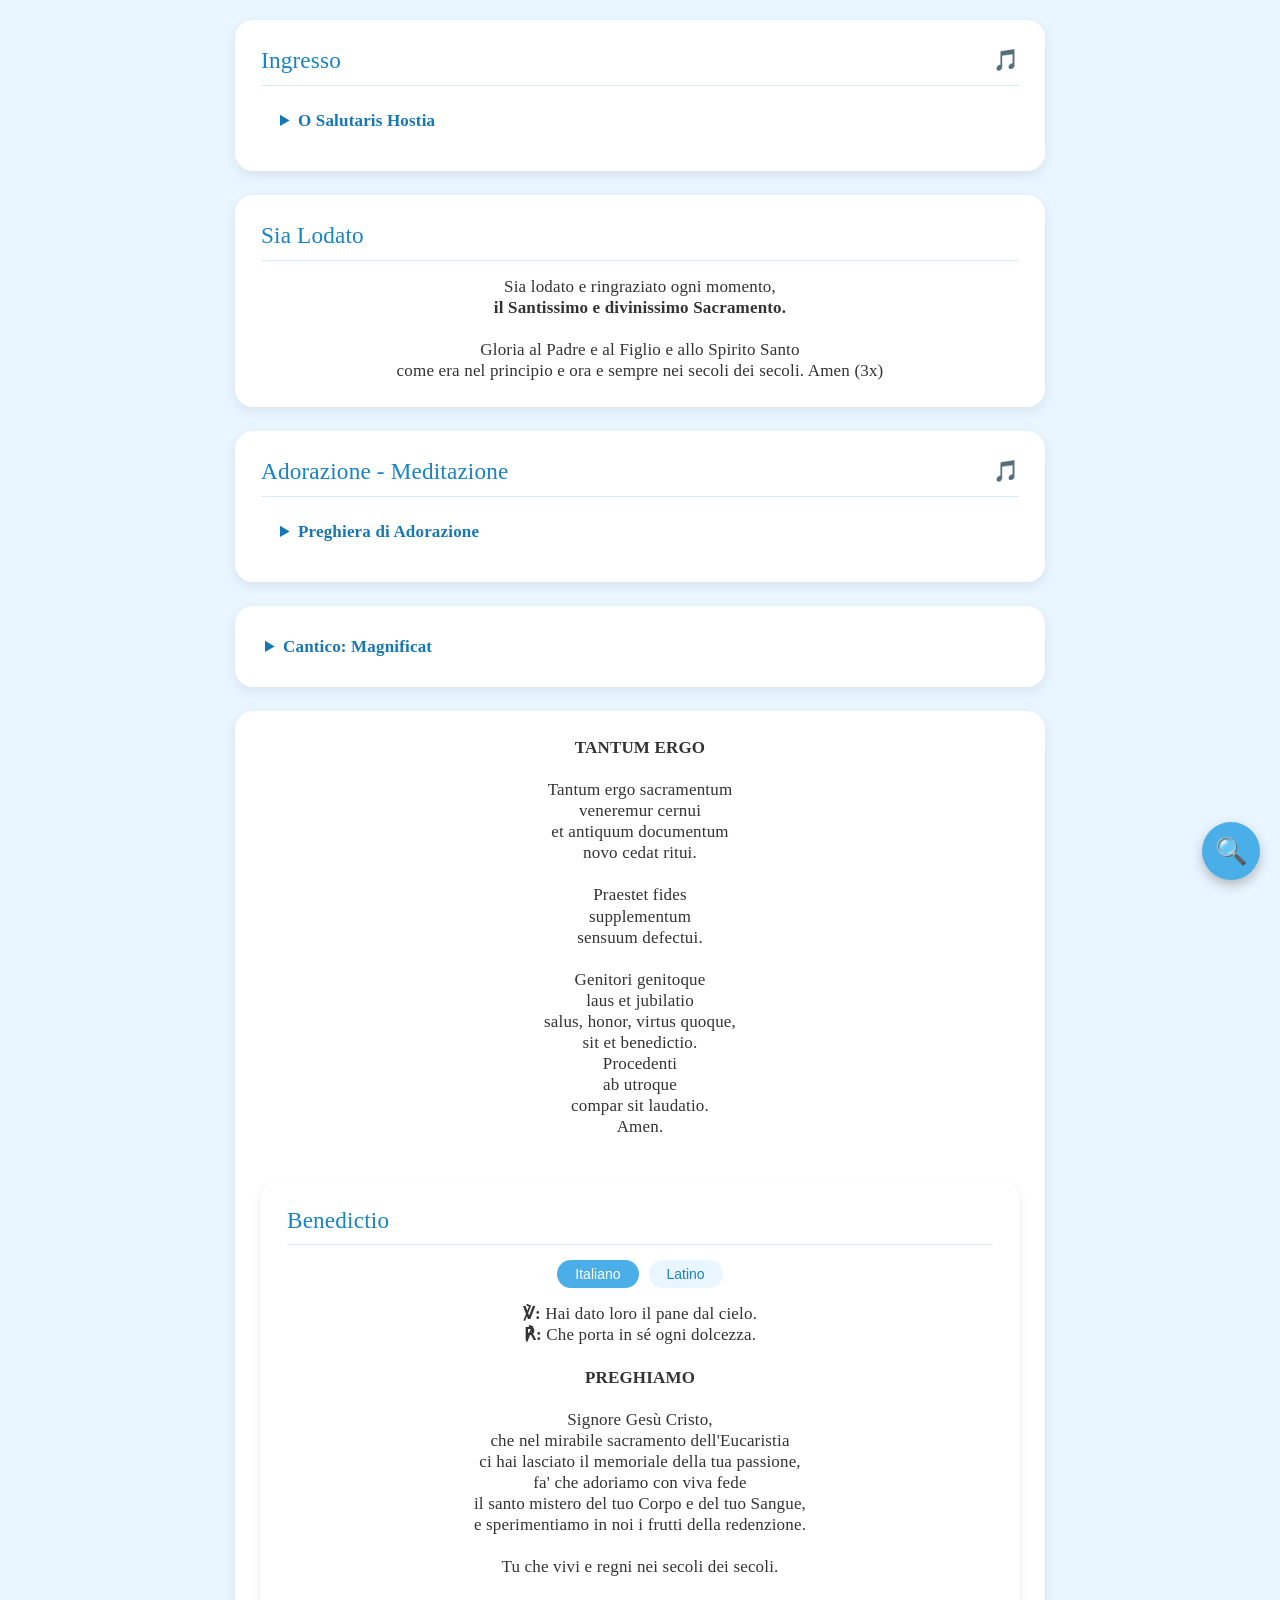
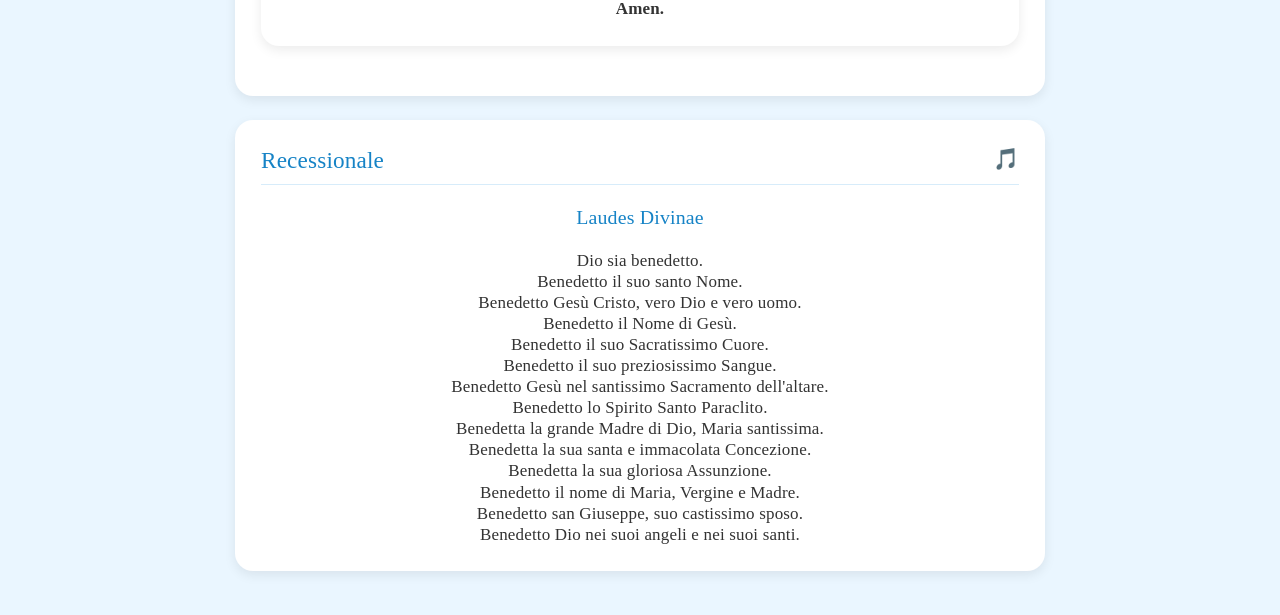
==== adoration.html @ a9f54e00 "update" ====
<!DOCTYPE html>
<html lang="it">

<head>
    <meta charset="UTF-8">
    <meta name="viewport" content="width=device-width, initial-scale=1.0">

    <title>Adorazione Eucaristica</title>

    <link rel="stylesheet" href="css/style.css">
    <link rel="stylesheet" href="css/overlay.css">
    <link rel="manifest" href="manifest.webmanifest">

    <meta name="theme-color" content="#4aaee8">
    <meta name="apple-mobile-web-app-capable" content="yes">
    <meta name="apple-mobile-web-app-status-bar-style" content="default">
    <meta name="apple-mobile-web-app-title" content="Preghiera">
</head>

<body data-zoom="true">

<main>

<!-- =========================
     1. O SALUTARIS HOSTIA (Ingresso)
========================= -->

<section class="prayer-card">

<h2>
    <span>Ingresso</span>
    <button
        class="song-button"
        data-song-category="Spirito Santo, Comunione, Avvento, Natale, Quaresma, Pasqua"
        aria-label="Apri i canti di Ingresso">
        🎵
    </button>
</h2>

<details>

<summary>O Salutaris Hostia</summary>

<p class="prayer"><br>
O salutaris Hostia,<br>
quae caeli pandis ostium:<br>
bella premunt hostilia,<br>
da robur, fer auxilium.<br>
<br>
Uni trinoque Domino<br>
sit sempiterna gloria,<br>
qui vitam sine termino<br>
nobis donet in patria.<br>
<br>
Amen.
</p>

</details>

</section>



<!-- =========================
     2. SIA LODATO
========================= -->

<section class="prayer-card">

<h2 class="center">Sia Lodato</h2>

<p class="prayer">
Sia lodato e ringraziato ogni momento,<br>
<strong>il Santissimo e divinissimo Sacramento.</strong><br>
<br>
Gloria al Padre e al Figlio e allo Spirito Santo <br>
come era nel principio e ora e sempre nei secoli dei secoli. Amen (3x)<br>
</p>

</section>
	
	
<!-- =========================
     PREGHIERA DI ADORAZIONE (Adorazione - Meditazione)
========================= -->

<section class="prayer-card">

<h2>
    <span>Adorazione - Meditazione</span>
    <button
        class="song-button"
        data-song-category="Comunione, Adorazione, Avvento, Natale, Quaresma, Pasqua"
        aria-label="Apri i canti di Adorazione e Meditazione">
        🎵
    </button>
</h2>

<details>

<summary>Preghiera di Adorazione</summary>

<p class="prayer">

<strong>Eccomi, Gesù</strong><br>
Eccomi davanti a Te, Gesù.
Non ho grandi parole da dirti oggi, ho solo il mio cuore.
Tu mi conosci, vedi le mie fatiche, le mie gioie e le mie paure.
Mi siedo qui, nel tuo silenzio, per lasciarmi amare da Te.
Trasforma la mia vita con la tua presenza. Amen.

<br><br>

<strong>Guardami, io ti guardo</strong><br>
Signore Gesù, sono qui davanti al tuo mistero d'amore.
Come diceva quel semplice contadino: "Io guardo Te e Tu guardi me".
Questo mi basta. Il tuo sguardo guarisce le mie ferite.
Il tuo sguardo mi dice che sei prezioso ai tuoi occhi. (o che sono prezioso ai tuoi occhi)
Rimani con me, e io rimarrò in Te. Amen.

<br><br>

<strong>Nel silenzio del tuo Cuore</strong><br>
Gesù, vivo nel Santissimo Sacramento, dono a Te i miei pensieri affannati.
Davanti a Te lascio cadere ogni maschera e ogni difesa.
Prendi la mia ansia e donami la tua pace.
Insegnami ad ascoltare la tua voce nel silenzio.
Che io possa uscire da questa adorazione rinnovato nel tuo amore. Amen.

<br><br>

<strong>Gesù, confido in Te</strong><br>
Gesù, ti offro tutto quello che sono e tutto quello che vivo in questo momento.
Ti affido le persone che amo e le situazioni che mi preoccupano.
Davanti a questa Ostia Santa, scelgo di non lottare da solo.
Riposo nel tuo amore e ti dico con tutto il cuore: Gesù, confido in Te. Amen.

</p>

</details>

</section>

	
<details class="prayer-card">	
<summary>Cantico: Magnificat</summary>
<p class="left">
<br>
L'anima mia magnifica il Signore *<br>
e il mio spirito esulta in Dio, mio salvatore,<br>
<br>
perché ha guardato l'umiltà della sua serva. *<br>
D'ora in poi tutte le generazioni mi chiameranno beata.<br>
<br>
Grandi cose ha fatto in me l'Onnipotente *<br>
e Santo è il suo nome:<br>
<br>
di generazione in generazione la sua misericordia *<br>
si stende su quelli che lo temono.<br>
<br>
Ha spiegato la potenza del suo braccio, *<br>
ha disperso i superbi nei pensieri del loro cuore.<br>
<br>
Ha rovesciato i potenti dai troni, *<br>
ha innalzato gli umili.<br>
<br>
Ha ricolmato di beni gli affamati, *<br>
ha rimandato i ricchi a mani vuote.<br>
<br>
Ha soccorso Israele, suo servo, *<br>
ricordandosi della sua misericordia.<br>
<br>
Come aveva promesso ai nostri padri, *<br>
ad Abramo e alla sua discendenza per sempre.<br>
<br>
Gloria al Padre e al Figlio *<br>
e allo Spirito Santo.<br>
<br>
Come era nel principio, e ora e sempre, *<br>
nei secoli dei secoli. Amen.
</p>
</details>


<!-- =========================
     3. ORAZIONE
========================= -->

<section class="prayer-card">

<p class="prayer">
<strong>TANTUM ERGO</strong><br>
<br>
Tantum ergo sacramentum<br>
veneremur cernui<br>
et antiquum documentum<br>
novo cedat ritui.<br>
<br>
Praestet fides<br>
supplementum<br>
sensuum defectui.<br>
<br>
Genitori genitoque<br>
laus et jubilatio<br>
salus, honor, virtus quoque,<br>
sit et benedictio.<br>
Procedenti<br>
ab utroque<br>
compar sit laudatio.<br>
Amen.<br>
<br><br>
</p>

<section class="prayer-card">

<h2 class="center">Benedictio</h2>

<!-- =========================
     LANGUAGE MENU
========================= -->
<div class="language-menu">
    <button class="active" onclick="showPrayer('italiano', this)">
        Italiano
    </button>
    <button onclick="showPrayer('latino', this)">
        Latino
    </button>
</div>

<!-- =========================
     ITALIANO
========================= -->
<div id="italiano" class="prayer-language">
<p class="prayer">
<strong>℣:</strong> Hai dato loro il pane dal cielo.<br>
<strong>℟:</strong> Che porta in sé ogni dolcezza.
<br><br>
<strong>PREGHIAMO</strong>
<br><br>
Signore Gesù Cristo,<br>
che nel mirabile sacramento dell'Eucaristia<br>
ci hai lasciato il memoriale della tua passione,<br>
fa' che adoriamo con viva fede<br>
il santo mistero del tuo Corpo e del tuo Sangue,<br>
e sperimentiamo in noi i frutti della redenzione.
<br><br>
Tu che vivi e regni nei secoli dei secoli.
<br><br>
<strong>Amen.</strong>
</p>
</div>

<!-- =========================
     LATINO
========================= -->
<div id="latino" class="prayer-language" style="display:none;">
<p class="prayer">
<strong>℣:</strong> Panem de caelo præstitisti eis.<br>
<strong>℟:</strong> Omne delectaméntum in se habéntem.
<br><br>
<strong>OREMUS</strong>
<br><br>
Deus, qui nobis sub sacramento mirabili<br>
passionis tuae memoriam reliquisti:<br>
tribue, quaesumus,<br>
ita nos corporis et sanguinis tui sacra mysteria venerari;<br>
ut redemptionis tuae fructum<br>
in nobis iugiter sentiamus.
<br><br>
Qui vivis et regnas<br>
in saecula saeculorum.
<br><br>
<strong>℟: Amen.</strong>
</p>
</div>

</section>

</section>


<!-- =========================
     4. DIO SIA BENEDETTO (Recessionale)
========================= -->

<section class="prayer-card">

<h2>
    <span>Recessionale</span>
    <button
        class="song-button"
        data-song-category="Adorazione, Finale, Comunione, Avvento, Natale, Quaresma, Pasqua"
        aria-label="Apri i canti Recessionali">
        🎵
    </button>
</h2>

<h3 class="center">Laudes Divinae</h3>

<p class="prayer">
Dio sia benedetto.<br>
Benedetto il suo santo Nome.<br>
Benedetto Gesù Cristo, vero Dio e vero uomo.<br>
Benedetto il Nome di Gesù.<br>
Benedetto il suo Sacratissimo Cuore.<br>
Benedetto il suo preziosissimo Sangue.<br>
Benedetto Gesù nel santissimo Sacramento dell'altare.<br>
Benedetto lo Spirito Santo Paraclito.<br>
Benedetta la grande Madre di Dio, Maria santissima.<br>
Benedetta la sua santa e immacolata Concezione.<br>
Benedetta la sua gloriosa Assunzione.<br>
Benedetto il nome di Maria, Vergine e Madre.<br>
Benedetto san Giuseppe, suo castissimo sposo.<br>
Benedetto Dio nei suoi angeli e nei suoi santi.
</p>

</section>

</main>

<!-- ==========================================================
     FULL-SCREEN SINGLE OVERLAY (For Mass Songbook Popup)
========================================================== -->
<div 
    id="pageOverlay" 
    class="fullscreen-overlay"
    aria-hidden="true">

    <button
        id="pageOverlayClose"
        class="page-overlay-close"
        type="button"
        aria-label="Chiudi">
        ✕
    </button>

    <iframe
        id="pageOverlayFrame"
        class="page-overlay-frame"
        title="Contenuto"
        allow="microphone">
    </iframe>

</div>

<!-- SCRIPTS -->
<script src="js/app.js"></script>
<script src="js/songs-generated.js"></script>
<script src="js/overlay.js"></script>
<script src="js/mass-songbook.js"></script>

</body>

</html>
---- css/style.css ----
/* ==========================================================
   LIBRETTO DI PREGHIERA
   UNIVERSAL STYLE SHEET
   Sky Blue Theme
========================================================== */


/* ==========================================================
   ROOT
========================================================== */

:root {
    --prayer-font-size: 17px;
    --background-color: #eaf6ff;
    --main-blue: #4AAEE8;
    --accent-blue: #1683c6;
    --link-blue: #1677b5;
    --text-color: #333333;
}


/* ==========================================================
   RESET
========================================================== */

* {
    box-sizing: border-box;
}

html {
    scroll-behavior: smooth;
}

body {
    margin: 0;
    background: var(--background-color);
    color: var(--text-color);
    font-family: Georgia, "Times New Roman", serif;
    font-size: 17px;
    line-height: 1.24;
    letter-spacing: .01em;
}



/* ==========================================================
   GLOBAL HEADER SYSTEM
========================================================== */

header {
    position: sticky;
    top: 0;
    z-index: 1000;

    display: flex;
    align-items: center;
    justify-content: center;

    width: 100%;
    height: 42px;
    min-height: 42px;
    box-sizing: border-box;
    margin: 0;
    padding: 0 48px 0 10px;

    background: var(--main-blue);
    color: #ffffff;
    text-align: center;
    box-shadow: 0 2px 6px rgba(0, 0, 0, .12);
}

header h1 {
    margin: 0;
    padding: 0;
    color: inherit;
    font-family: Georgia, "Times New Roman", serif;
    font-size: 17px;
    font-weight: normal;
    line-height: 1.1;
    text-align: center;
}

header p {
    display: none;
}

/* Canti catalogue */
.songbook-header {
    justify-content: center;
}

/* HTML song viewer */
.song-viewer-header {
    position: relative;
    top: auto;
    z-index: 10;
    flex: 0 0 42px;
    justify-content: space-between;
    padding: 0 14px;
}

/* PDF song viewer */
.pdf-song-viewer-header {
    position: relative;
    top: auto;
    z-index: 10;
    flex: 0 0 42px;
    display: grid;
    grid-template-columns: 56px 1fr 56px;
    align-items: center;
    padding: 0 8px;
}





/* ==========================================================
   MAIN CONTENT
========================================================== */

main {
    width: 100%;
    max-width: 850px;
    margin: 0 auto;
    padding: 20px;
}


/* ==========================================================
   HOME PAGE
========================================================== */

.home {
    padding-top: 10px;
}

.home-hero {
    display: flex;
    align-items: center;
    justify-content: center;
    gap: 18px;
    width: 100%;
    padding: 8px 5px 18px;
}

.home-hero img {
    display: block;
    width: 72px;
    height: auto;
    flex-shrink: 0;
}

.hero-text {
    flex: 0 1 auto;
    text-align: center;
}

.home-hero h1 {
    margin: 0;
    color: var(--accent-blue);
    font-size: 1.45rem;
    font-weight: normal;
    line-height: 1.15;
}

.subtitle {
    margin: 4px 0 0;
    color: #666666;
    font-size: .88rem;
    line-height: 1.25;
}

.subcenter {
    display: block;
    font-size: .88rem;
    text-align: center;
}


/* ==========================================================
   HOME PAGE APP GRID
========================================================== */

.app-grid {
    display: grid;
    grid-template-columns: repeat(2, 1fr);
    gap: 15px;
    margin-top: 8px;
}

.app-grid a {
    display: flex;
    flex-direction: column;
    align-items: center;
    justify-content: center;
    min-height: 140px;
    padding: 20px 15px;
    border-radius: 20px;
    background: #ffffff;
    color: #146fa5;
    text-align: center;
    text-decoration: none;
    box-shadow: 0 5px 14px rgba(0, 0, 0, .08);
    transition: .25s;
}

.app-grid a:hover {
    transform: translateY(-3px);
    box-shadow: 0 8px 18px rgba(0, 0, 0, .12);
}

.app-grid span {
    margin-bottom: 10px;
    font-size: 2.15rem;
}

.app-grid h3 {
    margin: 0;
    color: var(--accent-blue);
    font-size: 1.08rem;
    font-weight: normal;
}

.app-grid p {
    margin: 6px 0 0;
    color: #666666;
    font-size: .88rem;
    line-height: 1.2;
}

.wide-card {
    grid-column: 1 / -1;
}


/* ==========================================================
   COMPACT SUMMARY
========================================================== */

.compactsummary {
    width: 100%;
    margin: 0;
}

.compactsummary details {
    width: 100%;
    margin: 0;
    padding: 0;
}

.compactsummary summary {
    width: 220px;
    margin: 0 auto;
    padding: 2px 0;
    text-align: left;
}


/* ==========================================================
   PRAYER CARDS
========================================================== */

.prayer-card {
    margin-bottom: 24px;
    padding: 26px;
    border-radius: 18px;
    background: #ffffff;
    box-shadow: 0 4px 12px rgba(0, 0, 0, .08);
}

.prayer-card h2 {
    display: flex;
    align-items: center;
    justify-content: space-between;
    gap: 10px;
    margin: 0 0 15px;
    padding-bottom: 10px;
    border-bottom: 1px solid #d7ecfa;
    color: var(--accent-blue);
    font-size: 1.45rem;
    font-weight: normal;
}

.prayer-card h3 {
    color: var(--accent-blue);
    font-weight: normal;
}


/* ==========================================================
   SONG BUTTONS IN PRAYER CARDS
========================================================== */

.song-button {
    flex-shrink: 0;
    margin: 0;
    padding: 0;
    border: none;
    background: transparent;
    font-size: .9em;
    line-height: 1;
    cursor: pointer;
}

.song-button:hover {
    transform: scale(1.1);
}

.song-button:active {
    transform: scale(.95);
}


/* ==========================================================
   GENERAL TEXT AND PARAGRAPHS
========================================================== */

p {
    margin: 0;
    font-size: var(--prayer-font-size);
    line-height: 1.24;
}

.prayer {
    text-align: center;
}

.response {
    color: #267aa8;
    font-style: italic;
}

.rubric {
    color: #8d3b00;
    font-style: italic;
}

.antiphon {
    color: var(--accent-blue);
    font-weight: bold;
}

.psalm {
    text-align: left;
}

.center {
    text-align: center;
}

.right {
    text-align: right;
}

.justify {
    text-align: justify;
}

.sub {
    font-size: 10px;
}


/* ==========================================================
   DETAILS AND SUMMARY
========================================================== */

details {
    margin: 5px 0;
    padding: 5px 15px;
}

summary {
    padding: 4px;
    color: var(--link-blue);
    font-weight: bold;
    cursor: pointer;
}

summary:hover {
    color: #0c5b8d;
}

details .prayer {
    padding-top: 6px;
}


/* ==========================================================
   NESTED DETAILS
========================================================== */

.subdetails {
    margin: 8px 0 8px 12px;
    padding: 4px 10px;
    border: 1px solid #b9def5;
    border-radius: 8px;
    background: #ffffff;
    box-shadow: none;
}

.subdetails summary {
    padding: 5px 4px;
    color: var(--link-blue);
    font-size: .95em;
    font-weight: bold;
}

.subdetails summary:hover {
    color: #0c5b8d;
}

.subdetails .prayer {
    padding: 8px 4px 4px;
}


/* ==========================================================
   GENERAL LINKS
========================================================== */

a {
    color: var(--link-blue);
}

a:hover {
    color: #0c5b8d;
}


/* ==========================================================
   FOOTER
========================================================== */

footer {
    padding: 30px 20px;
    color: #777777;
    font-size: .9rem;
    text-align: center;
}


/* ==========================================================
   FLOATING ZOOM CONTROLS
========================================================== */

.zoom-container {
    position: fixed;
    right: 20px;
    bottom: 20px;
    z-index: 9999;
}

.zoom-btn,
.zoom-controls button {
    width: 58px;
    height: 58px;
    border: none;
    border-radius: 50%;
    background: var(--main-blue);
    color: #ffffff;
    font-size: 26px;
    cursor: pointer;
    box-shadow: 0 5px 12px rgba(0, 0, 0, .25);
    transition: .2s;
}

.zoom-btn:hover,
.zoom-controls button:hover {
    transform: scale(1.08);
}

.zoom-controls {
    display: none;
    flex-direction: column;
    gap: 10px;
    margin-bottom: 10px;
}

.zoom-controls.show {
    display: flex;
}


/* ==========================================================
   PRAYER INTENTIONS SLIDER
========================================================== */

.intentions-slider {
    display: flex;
    width: 100%;
    overflow-x: auto;
    scroll-snap-type: x mandatory;
    scroll-behavior: smooth;
    -webkit-overflow-scrolling: touch;
    scrollbar-width: none;
}

.intentions-slider::-webkit-scrollbar {
    display: none;
}

.intention {
    flex: 0 0 100%;
    width: 100%;
    box-sizing: border-box;
    scroll-snap-align: start;
    scroll-snap-stop: always;
}

.intention .prayer {
    margin: 0;
}

.angelus-slider .intention {
    padding: 0 10px;
}


/* ==========================================================
   SLIDER TITLES AND NAVIGATION
========================================================== */

.slider-title {
    margin: 0 0 18px;
    color: #1672A8;
    font-size: 1.15rem;
    font-weight: normal;
    text-align: center;
}

.slider-navigation {
    display: flex;
    align-items: center;
    justify-content: space-between;
    margin-bottom: 8px;
    color: #1672A8;
    font-size: .82rem;
}

.slider-navigation .next,
.slider-navigation .previous {
    color: #777777;
    font-size: .82rem;
}

.slider-navigation .current {
    color: #1672A8;
    font-weight: bold;
}


/* ==========================================================
   LITANY
========================================================== */

.litany p {
    margin: 0;
    line-height: 1.35;
}

.litany .group-space {
    margin-top: 12px;
}


/* ==========================================================
   SLIDER PROGRESS INDICATORS
========================================================== */

.angelus-progress,
.litany-progress {
    display: flex;
    align-items: center;
    justify-content: center;
    gap: 7px;
    margin-top: 18px;
}

.angelus-progress span,
.litany-progress span {
    display: block;
    width: 7px;
    height: 7px;
    border-radius: 50%;
    background: #d0d0d0;
}

.angelus-progress span.active,
.litany-progress span.active {
    background: #1672A8;
}


/* ==========================================================
   LANGUAGE MENU
========================================================== */

.language-menu {
    display: flex;
    justify-content: center;
    gap: 10px;
    margin-bottom: 15px;
}

.language-menu button {
    padding: 6px 18px;
    border: none;
    border-radius: 20px;
    background: #eaf6ff;
    color: var(--accent-blue);
    font-size: 14px;
    cursor: pointer;
}

.language-menu button.active {
    background: var(--main-blue);
    color: #ffffff;
}

.prayer-language {
    width: 100%;
}


/* ==========================================================
   PRAYER LINKS
========================================================== */

.prayer-link {
    margin: 20px 0;
    text-align: center;
}

.prayer-link a {
    text-decoration: none;
}


/* ==========================================================
   MYSTERIES
========================================================== */

.mysteries-list {
    margin: 8px 0 12px 12px;
    padding-left: 12px;
    border-left: 2px solid #b9def5;
}

.mysteries-list p {
    margin: 3px 0;
    line-height: 1.45;
}

.mysteries-list span {
    color: #1672A8;
}


/* ==========================================================
   GUITAR BUTTON
   Reusable button styling
========================================================== */

.guitar-link {
    position: absolute;
    top: 12px;
    right: 15px;
    display: flex;
    align-items: center;
    justify-content: center;
    width: 44px;
    height: 44px;
    border-radius: 50%;
    background: #4aaee8;
    text-decoration: none;
    box-shadow: 0 2px 6px rgba(0, 0, 0, .18);
    transition: transform .2s ease, background .2s ease;
}

.guitar-icon {
    font-size: 25px;
    line-height: 1;
    filter: grayscale(1) brightness(0) invert(1);
}

.guitar-link:hover {
    background: #3b9ed8;
    transform: scale(1.08);
}

.guitar-link:active {
    transform: scale(.94);
}


/* ==========================================================
   MASS GUIDE — SONG SELECTION OVERLAY
========================================================== */

.mass-song-overlay {
    position: fixed;
    inset: 0;
    z-index: 9999;
    display: flex;
    align-items: center;
    justify-content: center;
    padding: 20px;
    background: rgba(0, 0, 0, .45);
    opacity: 0;
    visibility: hidden;
    transition: opacity .2s ease, visibility .2s ease;
}

.mass-song-overlay.show {
    opacity: 1;
    visibility: visible;
}

.mass-song-panel {
    display: flex;
    flex-direction: column;
    width: 100%;
    max-width: 520px;
    max-height: 80vh;
    overflow: hidden;
    border-radius: 18px;
    background: #ffffff;
    box-shadow: 0 10px 35px rgba(0, 0, 0, .25);
    transform: translateY(15px) scale(.97);
    transition: transform .2s ease;
}

.mass-song-overlay.show .mass-song-panel {
    transform: translateY(0) scale(1);
}


/* Mass song overlay header */

.mass-song-header {
    display: flex;
    align-items: center;
    justify-content: space-between;
    padding: 16px 18px;
    background: var(--main-blue);
    color: #ffffff;
}

.mass-song-header h2 {
    margin: 0;
    font-size: 20px;
    font-weight: 600;
}

.mass-song-close {
    width: 38px;
    height: 38px;
    border: none;
    border-radius: 50%;
    background: rgba(255, 255, 255, .2);
    color: #ffffff;
    font-size: 28px;
    line-height: 1;
    cursor: pointer;
}

.mass-song-close:active {
    transform: scale(.92);
}


/* Mass song list */

.mass-song-list {
    overflow-y: auto;
    padding: 8px 0;
    -webkit-overflow-scrolling: touch;
}

.mass-song-item {
    display: flex;
    align-items: center;
    justify-content: space-between;
    gap: 15px;
    width: 100%;
    padding: 15px 18px;
    border: none;
    border-bottom: 1px solid #e5e5e5;
    background: #ffffff;
    font-family: inherit;
    font-size: 16px;
    text-align: left;
    cursor: pointer;
}

.mass-song-item:last-child {
    border-bottom: none;
}

.mass-song-item:active {
    background: #eef8fd;
}

.mass-song-name {
    flex: 1;
}

.mass-song-page {
    min-width: 32px;
    color: #1672A8;
    font-weight: 600;
    text-align: right;
}

.mass-song-empty {
    margin: 0;
    padding: 25px;
    color: #777777;
    text-align: center;
}


/* Prevent background scrolling when overlay is open */

body.mass-song-open {
    overflow: hidden;
}


/* ==========================================================
   MOBILE
========================================================== */

@media (max-width: 600px) {

    body {
        font-size: 16px;
    }


header {
    height: 42px;
    min-height: 42px;
    padding: 0 48px 0 10px;
}

header h1 {
    font-size: 17px;
}


    main {
        padding: 12px;
    }

    .home {
        padding-top: 5px;
    }

    .home-hero {
        gap: 14px;
        padding: 5px 0 15px;
    }

    .home-hero img {
        width: 105px;
        height: 105px;
    }

    .home-hero h1 {
        font-size: 1.7rem;
    }

    .subtitle {
        font-size: .8rem;
    }

    .app-grid {
        gap: 14px;
    }

    .app-grid a {
        min-height: 125px;
        padding: 18px 12px;
    }

    .prayer-card {
        padding: 18px;
    }

    .prayer-card h2 {
        font-size: 1.25rem;
    }

    .zoom-btn,
    .zoom-controls button {
        width: 52px;
        height: 52px;
        font-size: 22px;
    }
}









/* ==========================================================
   UNIVERSAL GUITAR TUNER BUTTON
   Consistent position across all pages
========================================================== */

header .guitar-button {
    position: absolute;
    top: 50%;
    left: 6px;
    right: auto;
    transform: translateY(-50%);
    z-index: 2;

    width: 36px;
    height: 36px;
    min-width: 36px;
    flex: 0 0 36px;

    margin: 0;
    padding: 0;
    display: flex;
    align-items: center;
    justify-content: center;

    border: none;
    border-radius: 50%;
    background: transparent;
    color: #4AAEE8;
    cursor: pointer;
    -webkit-tap-highlight-color: transparent;
}

header .guitar-button svg {
    display: block;
    width: 34px;
    height: 34px;
    flex-shrink: 0;
}
---- css/overlay.css ----
/* ==========================================================
   FULL-SCREEN OVERLAY STACK
   COMPENDIUM 9.0
========================================================== */

/* ==========================================================
   OVERLAY CONTAINER
========================================================== */

.fullscreen-overlay {
    position: fixed;
    inset: 0;
    width: 100%;
    height: 100%;
    margin: 0;
    padding: 0;

    background: #ffffff;
    z-index: 99999;

    display: none;
    overflow: hidden;
    isolation: isolate;
}

/* Show the overlay container whenever at least one layer exists */

.fullscreen-overlay.active {
    display: block;
}

/* ==========================================================
   OVERLAY IFRAMES
========================================================== */

.fullscreen-overlay > .page-overlay-frame {
    position: absolute;
    inset: 0;

    display: block;
    width: 100%;
    height: 100%;

    margin: 0;
    padding: 0;
    border: none;

    background: #ffffff;
}

/* Only the topmost iframe should receive interaction.
   JavaScript assigns the .overlay-top class. */

.fullscreen-overlay > .page-overlay-frame:not(.overlay-top) {
    pointer-events: none;
}

/* ==========================================================
   OUTER CLOSE BUTTON
========================================================== */

.page-overlay-close {
    position: absolute;
    top: 0;
    right: 0;
    z-index: 100000;

    display: flex;
    align-items: center;
    justify-content: center;

    width: 42px;
    height: 42px;
    margin: 0;
    padding: 0;

    border: none;
    border-radius: 0;
    background: #4AAEE8;
    color: #ffffff;

    font-family: Arial, sans-serif;
    font-size: 28px;
    font-weight: normal;
    line-height: 1;

    cursor: pointer;
    -webkit-tap-highlight-color: transparent;
    touch-action: manipulation;
}

/* ==========================================================
   PREVENT BACKGROUND SCROLLING
========================================================== */

body.overlay-open {
    overflow: hidden;
    overscroll-behavior: none;
}

/* ==========================================================
   MOBILE
========================================================== */

@media (max-width: 600px) {
    .page-overlay-close {
        width: 42px;
        height: 42px;
        font-size: 28px;
    }
}
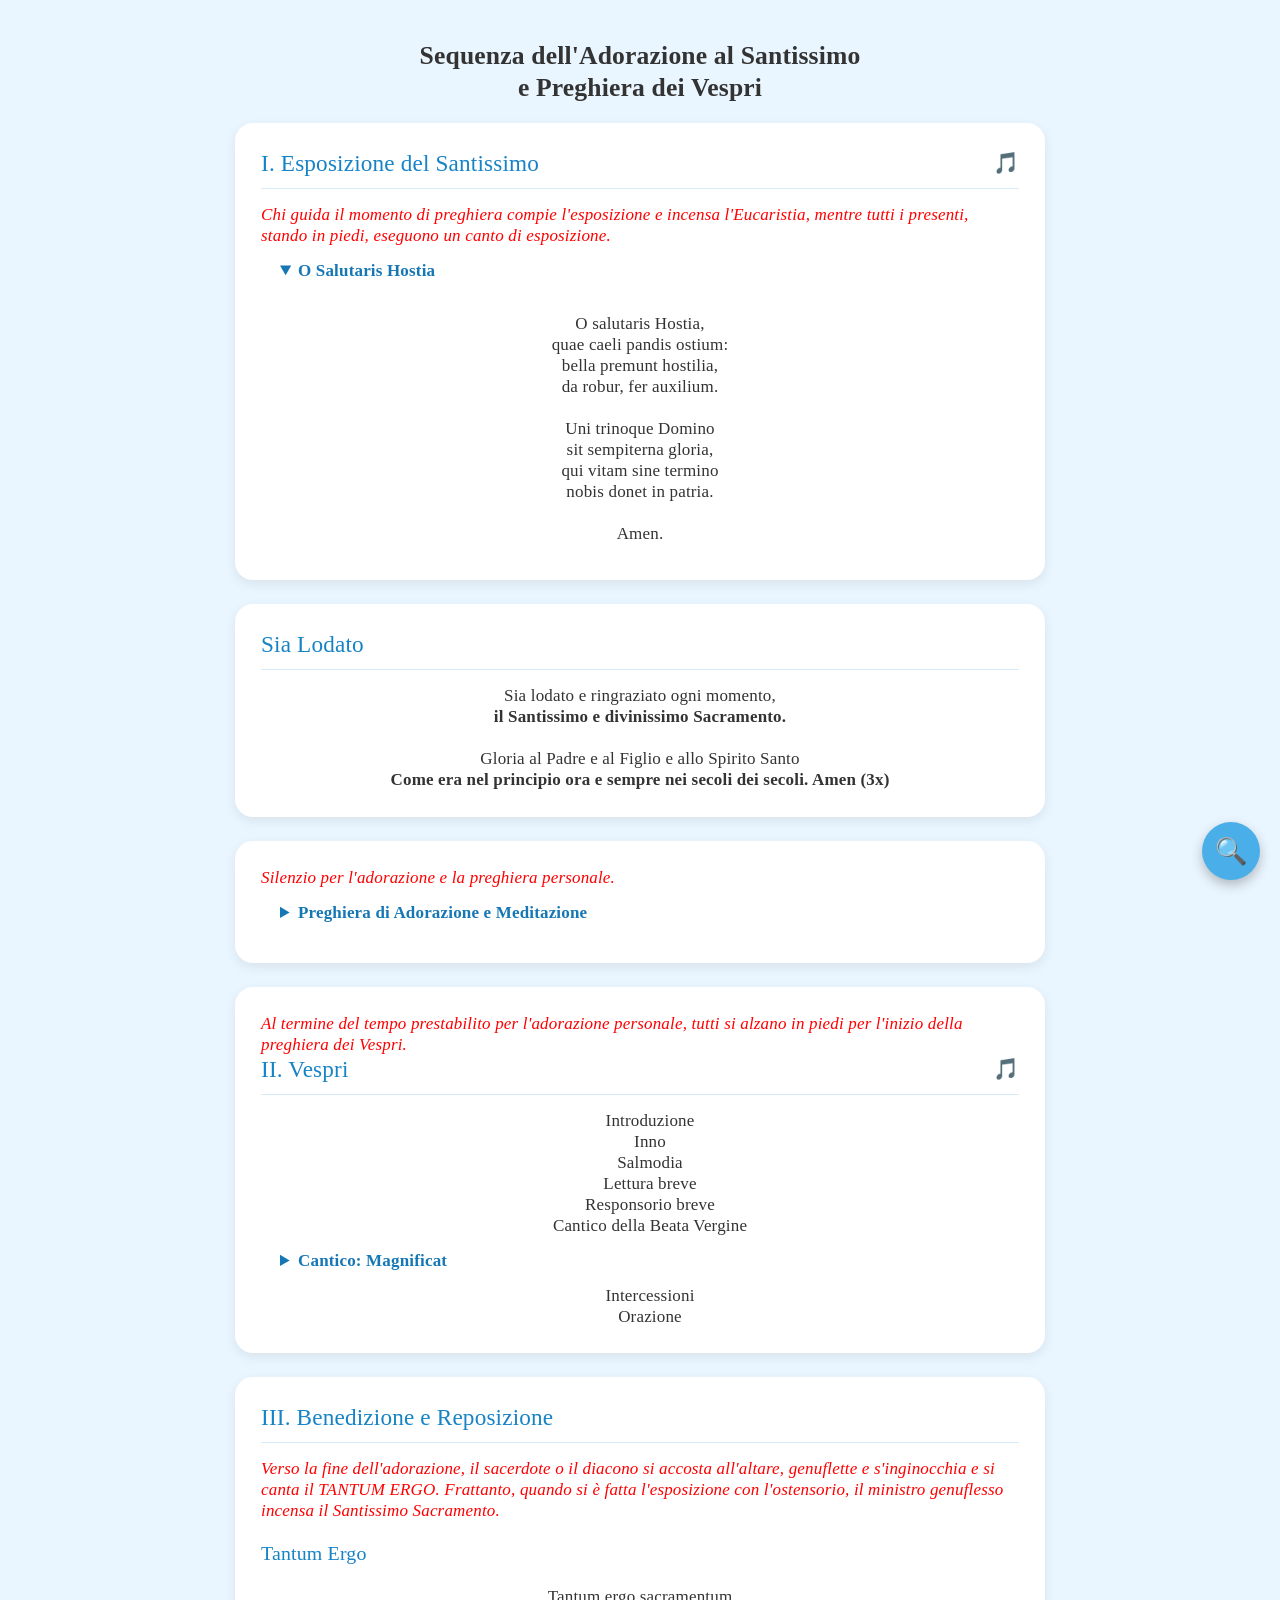
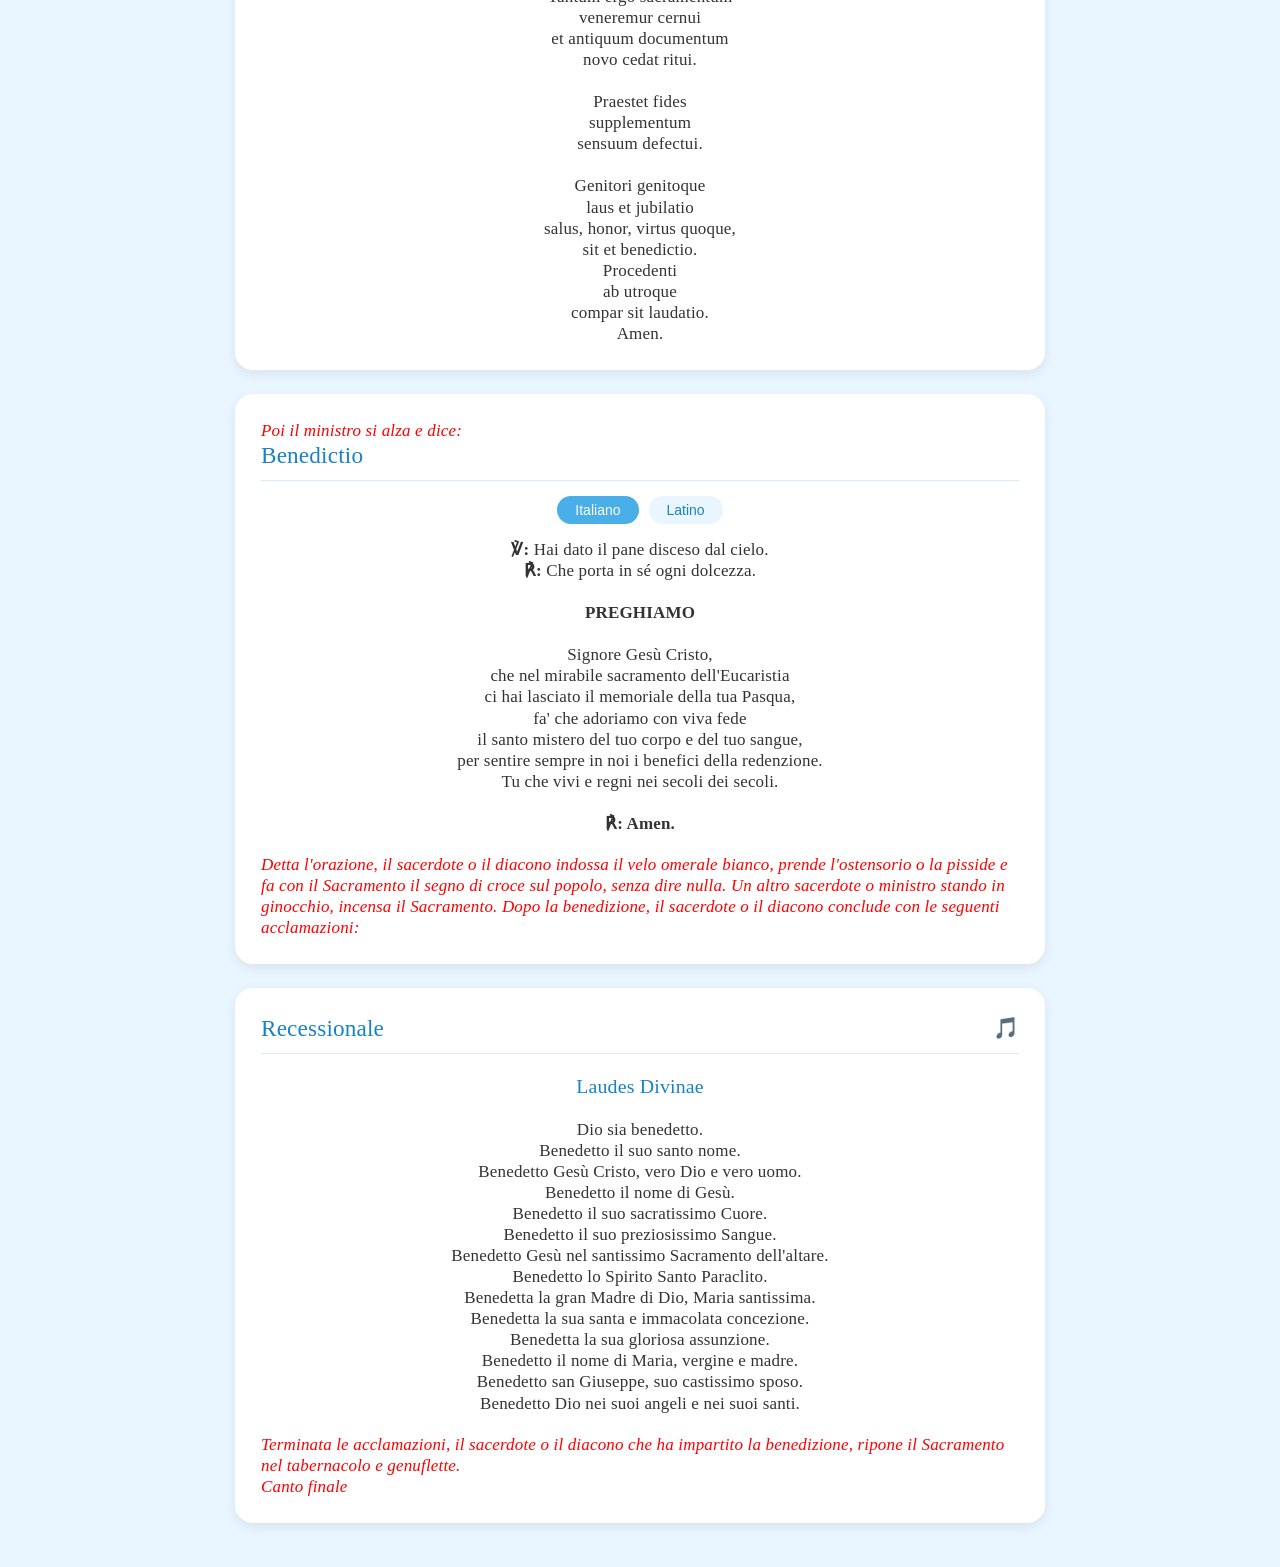
==== commit 470d2306: "update adoration.html" ====
--- a/adoration.html
+++ b/adoration.html
@@ -5,7 +5,7 @@
     <meta charset="UTF-8">
     <meta name="viewport" content="width=device-width, initial-scale=1.0">
 
-    <title>Adorazione Eucaristica</title>
+    <title>Sequenza dell'Adorazione al Santissimo e Preghiera dei Vespri</title>
 
     <link rel="stylesheet" href="css/style.css">
     <link rel="stylesheet" href="css/overlay.css">
@@ -22,22 +22,33 @@
 <main>
 
 <!-- =========================
-     1. O SALUTARIS HOSTIA (Ingresso)
+     PAGE TITLE
+========================= -->
+<h1 class="center" style="margin: 20px 0; font-size: 1.6rem;">
+    Sequenza dell'Adorazione al Santissimo<br>e Preghiera dei Vespri
+</h1>
+
+<!-- =========================
+     I. ESPOSIZIONE DEL SANTISSIMO
 ========================= -->
 
 <section class="prayer-card">
 
 <h2>
-    <span>Ingresso</span>
+    <span>I. Esposizione del Santissimo</span>
     <button
         class="song-button"
         data-song-category="Spirito Santo, Comunione, Avvento, Natale, Quaresma, Pasqua"
-        aria-label="Apri i canti di Ingresso">
+        aria-label="Apri i canti di Esposizione">
         🎵
     </button>
 </h2>
 
-<details>
+<p class="rubric" style="color: red; font-style: italic;">
+    Chi guida il momento di preghiera compie l'esposizione e incensa l'Eucaristia, mentre tutti i presenti, stando in piedi, eseguono un canto di esposizione.
+</p>
+
+<details open>
 
 <summary>O Salutaris Hostia</summary>
 
@@ -62,7 +73,7 @@
 
 
 <!-- =========================
-     2. SIA LODATO
+     SIA LODATO
 ========================= -->
 
 <section class="prayer-card">
@@ -74,31 +85,25 @@
 <strong>il Santissimo e divinissimo Sacramento.</strong><br>
 <br>
 Gloria al Padre e al Figlio e allo Spirito Santo <br>
-come era nel principio e ora e sempre nei secoli dei secoli. Amen (3x)<br>
+<strong>Come era nel principio ora e sempre nei secoli dei secoli. Amen (3x)</strong><br>
 </p>
 
 </section>
 	
 	
 <!-- =========================
-     PREGHIERA DI ADORAZIONE (Adorazione - Meditazione)
-========================= -->
-
-<section class="prayer-card">
-
-<h2>
-    <span>Adorazione - Meditazione</span>
-    <button
-        class="song-button"
-        data-song-category="Comunione, Adorazione, Avvento, Natale, Quaresma, Pasqua"
-        aria-label="Apri i canti di Adorazione e Meditazione">
-        🎵
-    </button>
-</h2>
+     SILENZIO E ADORAZIONE PERSONALE
+========================= -->
+
+<section class="prayer-card">
+
+<p class="rubric" style="color: red; font-style: italic;">
+    Silenzio per l'adorazione e la preghiera personale.
+</p>
 
 <details>
 
-<summary>Preghiera di Adorazione</summary>
+<summary>Preghiera di Adorazione e Meditazione</summary>
 
 <p class="prayer">
 
@@ -115,7 +120,7 @@
 Signore Gesù, sono qui davanti al tuo mistero d'amore.
 Come diceva quel semplice contadino: "Io guardo Te e Tu guardi me".
 Questo mi basta. Il tuo sguardo guarisce le mie ferite.
-Il tuo sguardo mi dice che sei prezioso ai tuoi occhi. (o che sono prezioso ai tuoi occhi)
+Il tuo sguardo mi dice che sei prezioso ai tuoi occhi.
 Rimani con me, e io rimarrò in Te. Amen.
 
 <br><br>
@@ -141,10 +146,39 @@
 
 </section>
 
-	
-<details class="prayer-card">	
+
+<!-- =========================
+     II. VESPRI
+========================= -->
+
+<section class="prayer-card">
+
+<p class="rubric" style="color: red; font-style: italic;">
+    Al termine del tempo prestabilito per l'adorazione personale, tutti si alzano in piedi per l'inizio della preghiera dei Vespri.
+</p>
+
+<h2>
+    <span>II. Vespri</span>
+    <button
+        class="song-button"
+        data-song-category="Comunione, Adorazione, Avvento, Natale, Quaresma, Pasqua"
+        aria-label="Apri i canti di Adorazione e Meditazione">
+        🎵
+    </button>
+</h2>
+
+<p class="prayer" style="margin-left: 20px;">
+    Introduzione<br>
+    Inno<br>
+    Salmodia<br>
+    Lettura breve<br>
+    Responsorio breve<br>
+    Cantico della Beata Vergine<br>
+</p>
+
+<details>	
 <summary>Cantico: Magnificat</summary>
-<p class="left">
+<p class="prayer">
 <br>
 L'anima mia magnifica il Signore *<br>
 e il mio spirito esulta in Dio, mio salvatore,<br>
@@ -181,16 +215,29 @@
 </p>
 </details>
 
-
-<!-- =========================
-     3. ORAZIONE
-========================= -->
-
-<section class="prayer-card">
-
-<p class="prayer">
-<strong>TANTUM ERGO</strong><br>
-<br>
+<p class="prayer" style="margin-left: 20px;">
+    Intercessioni<br>
+    Orazione<br>
+</p>
+
+</section>
+
+
+<!-- =========================
+     III. BENEDIZIONE E REPOSIZIONE
+========================= -->
+
+<section class="prayer-card">
+
+<h2 class="center">III. Benedizione e Reposizione</h2>
+
+<p class="rubric" style="color: red; font-style: italic;">
+    Verso la fine dell'adorazione, il sacerdote o il diacono si accosta all'altare, genuflette e s'inginocchia e si canta il TANTUM ERGO. Frattanto, quando si è fatta l'esposizione con l'ostensorio, il ministro genuflesso incensa il Santissimo Sacramento.
+</p>
+
+<h3>Tantum Ergo</h3>
+
+<p class="prayer">
 Tantum ergo sacramentum<br>
 veneremur cernui<br>
 et antiquum documentum<br>
@@ -208,10 +255,16 @@
 ab utroque<br>
 compar sit laudatio.<br>
 Amen.<br>
-<br><br>
-</p>
-
-<section class="prayer-card">
+</p>
+
+</section>
+
+
+<section class="prayer-card">
+
+<p class="rubric" style="color: red; font-style: italic;">
+    Poi il ministro si alza e dice:
+</p>
 
 <h2 class="center">Benedictio</h2>
 
@@ -232,21 +285,20 @@
 ========================= -->
 <div id="italiano" class="prayer-language">
 <p class="prayer">
-<strong>℣:</strong> Hai dato loro il pane dal cielo.<br>
+<strong>℣:</strong> Hai dato il pane disceso dal cielo.<br>
 <strong>℟:</strong> Che porta in sé ogni dolcezza.
 <br><br>
 <strong>PREGHIAMO</strong>
 <br><br>
 Signore Gesù Cristo,<br>
 che nel mirabile sacramento dell'Eucaristia<br>
-ci hai lasciato il memoriale della tua passione,<br>
+ci hai lasciato il memoriale della tua Pasqua,<br>
 fa' che adoriamo con viva fede<br>
-il santo mistero del tuo Corpo e del tuo Sangue,<br>
-e sperimentiamo in noi i frutti della redenzione.
-<br><br>
+il santo mistero del tuo corpo e del tuo sangue,<br>
+per sentire sempre in noi i benefici della redenzione.<br>
 Tu che vivi e regni nei secoli dei secoli.
 <br><br>
-<strong>Amen.</strong>
+<strong>℟: Amen.</strong>
 </p>
 </div>
 
@@ -274,13 +326,15 @@
 </p>
 </div>
 
-</section>
-
-</section>
-
-
-<!-- =========================
-     4. DIO SIA BENEDETTO (Recessionale)
+<p class="rubric" style="color: red; font-style: italic; margin-top: 20px;">
+    Detta l'orazione, il sacerdote o il diacono indossa il velo omerale bianco, prende l'ostensorio o la pisside e fa con il Sacramento il segno di croce sul popolo, senza dire nulla. Un altro sacerdote o ministro stando in ginocchio, incensa il Sacramento. Dopo la benedizione, il sacerdote o il diacono conclude con le seguenti acclamazioni:
+</p>
+
+</section>
+
+
+<!-- =========================
+     LAUDES DIVINAE (Recessionale)
 ========================= -->
 
 <section class="prayer-card">
@@ -299,19 +353,26 @@
 
 <p class="prayer">
 Dio sia benedetto.<br>
-Benedetto il suo santo Nome.<br>
+Benedetto il suo santo nome.<br>
 Benedetto Gesù Cristo, vero Dio e vero uomo.<br>
-Benedetto il Nome di Gesù.<br>
-Benedetto il suo Sacratissimo Cuore.<br>
+Benedetto il nome di Gesù.<br>
+Benedetto il suo sacratissimo Cuore.<br>
 Benedetto il suo preziosissimo Sangue.<br>
 Benedetto Gesù nel santissimo Sacramento dell'altare.<br>
 Benedetto lo Spirito Santo Paraclito.<br>
-Benedetta la grande Madre di Dio, Maria santissima.<br>
-Benedetta la sua santa e immacolata Concezione.<br>
-Benedetta la sua gloriosa Assunzione.<br>
-Benedetto il nome di Maria, Vergine e Madre.<br>
+Benedetta la gran Madre di Dio, Maria santissima.<br>
+Benedetta la sua santa e immacolata concezione.<br>
+Benedetta la sua gloriosa assunzione.<br>
+Benedetto il nome di Maria, vergine e madre.<br>
 Benedetto san Giuseppe, suo castissimo sposo.<br>
 Benedetto Dio nei suoi angeli e nei suoi santi.
+</p>
+
+<p class="rubric" style="color: red; font-style: italic; margin-top: 20px;">
+    Terminata le acclamazioni, il sacerdote o il diacono che ha impartito la benedizione, ripone il Sacramento nel tabernacolo e genuflette.
+</p>
+<p class="rubric" style="color: red; font-style: italic;">
+    Canto finale
 </p>
 
 </section>
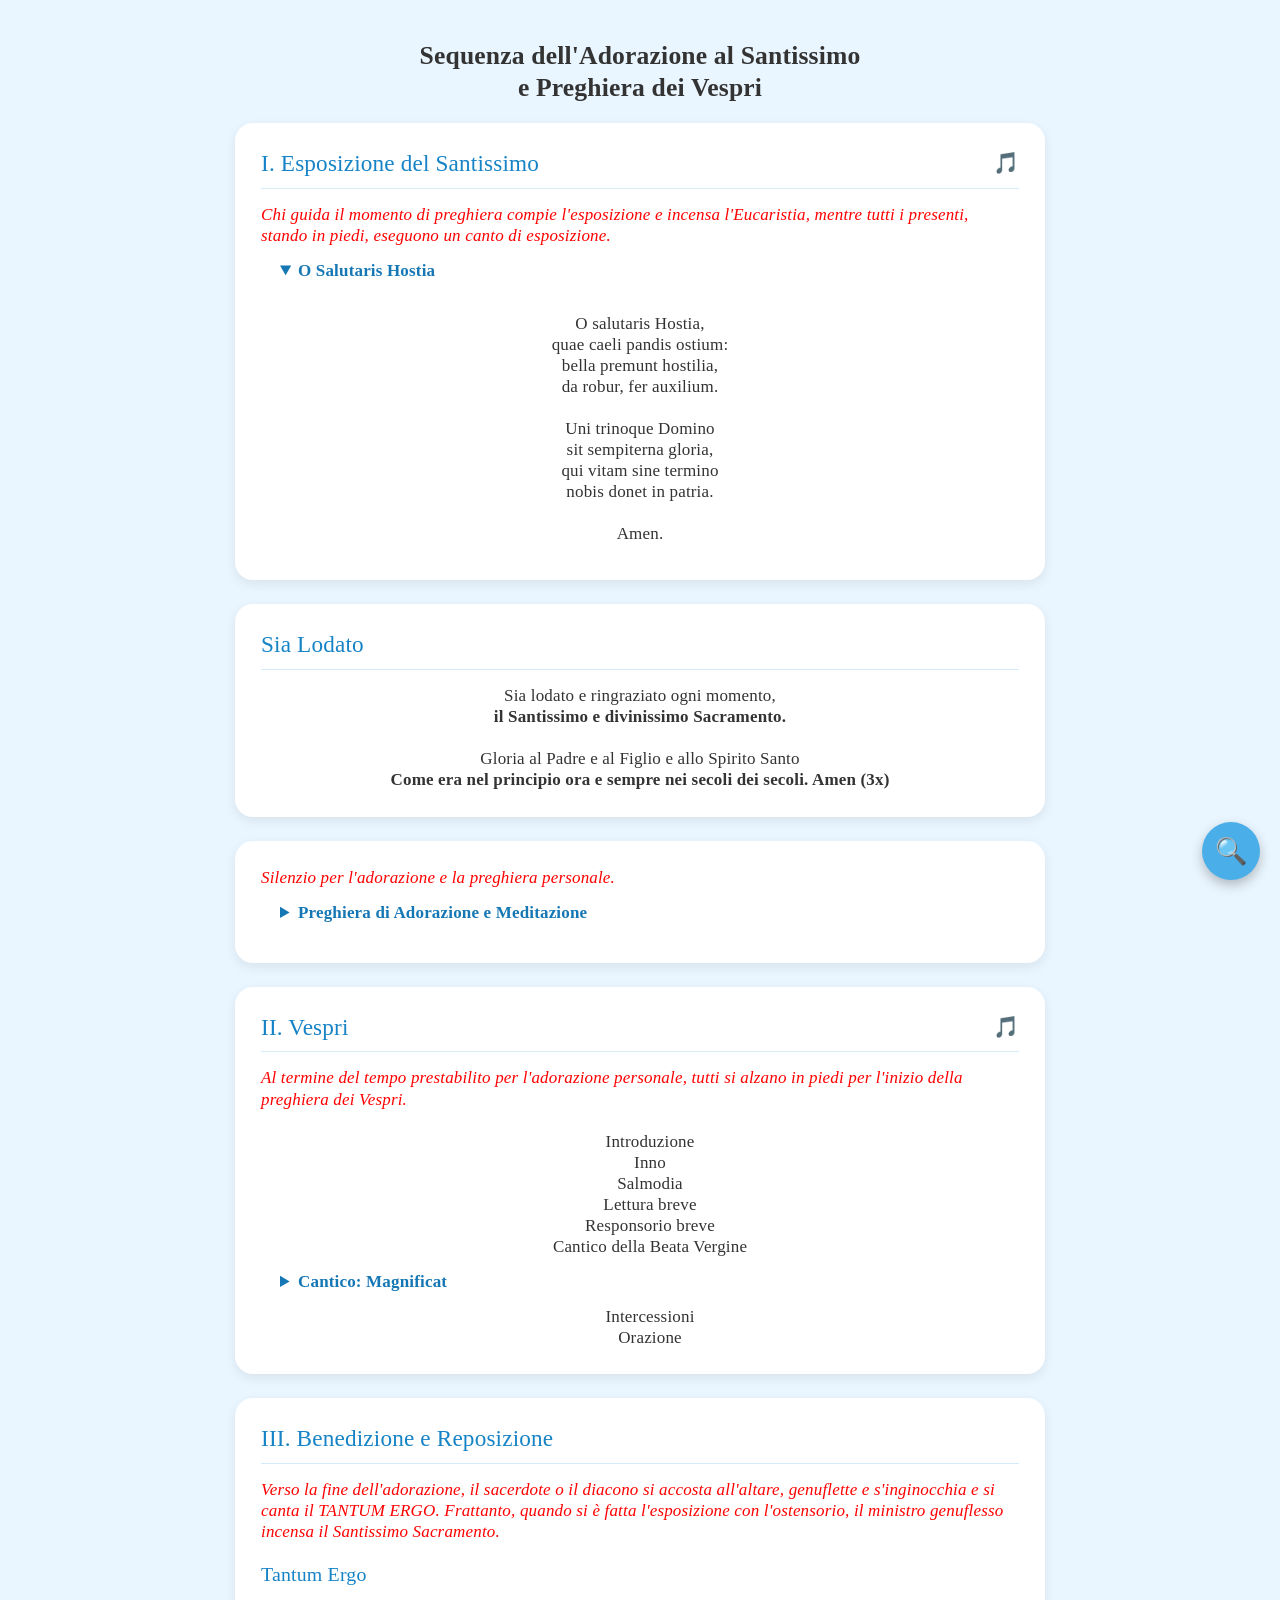
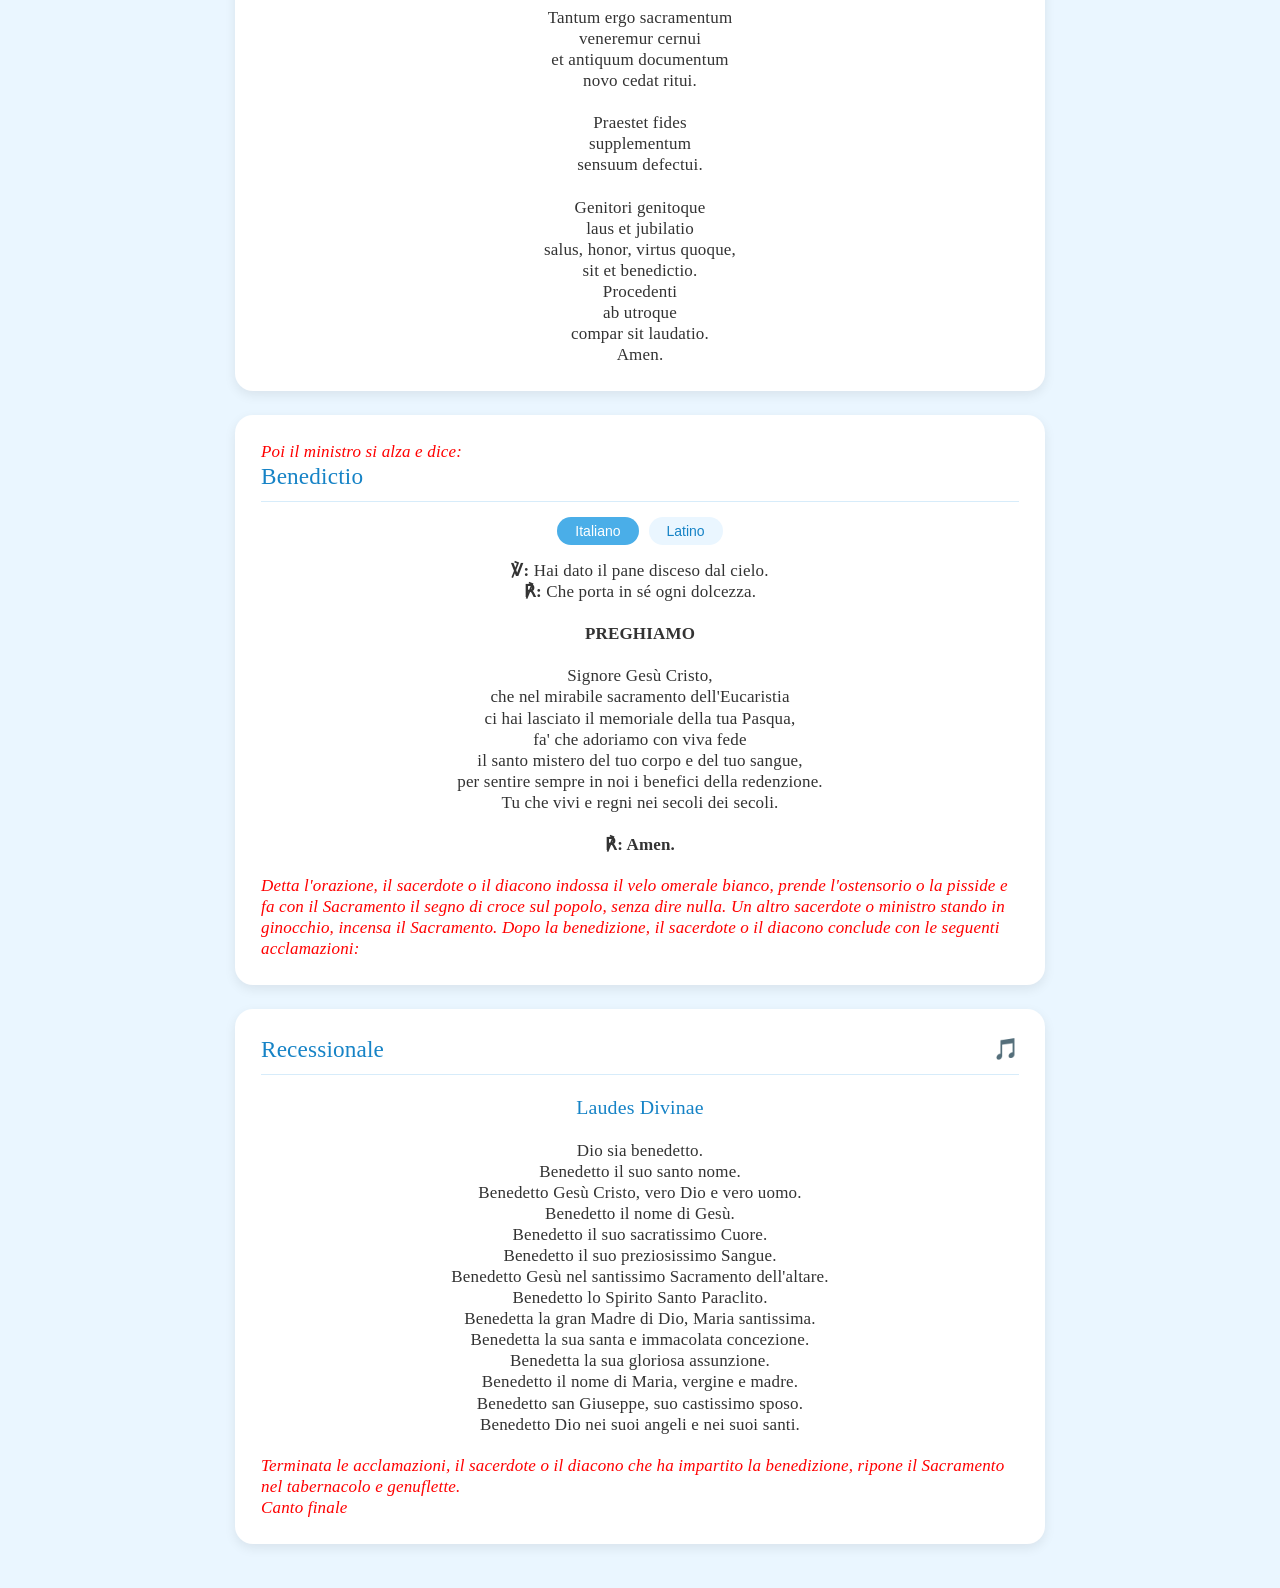
==== commit 89fc1451: "update adoration.html" ====
--- a/adoration.html
+++ b/adoration.html
@@ -153,10 +153,6 @@
 
 <section class="prayer-card">
 
-<p class="rubric" style="color: red; font-style: italic;">
-    Al termine del tempo prestabilito per l'adorazione personale, tutti si alzano in piedi per l'inizio della preghiera dei Vespri.
-</p>
-
 <h2>
     <span>II. Vespri</span>
     <button
@@ -166,6 +162,9 @@
         🎵
     </button>
 </h2>
+<p class="rubric" style="color: red; font-style: italic;">
+    Al termine del tempo prestabilito per l'adorazione personale, tutti si alzano in piedi per l'inizio della preghiera dei Vespri.
+</p><br>
 
 <p class="prayer" style="margin-left: 20px;">
     Introduzione<br>
